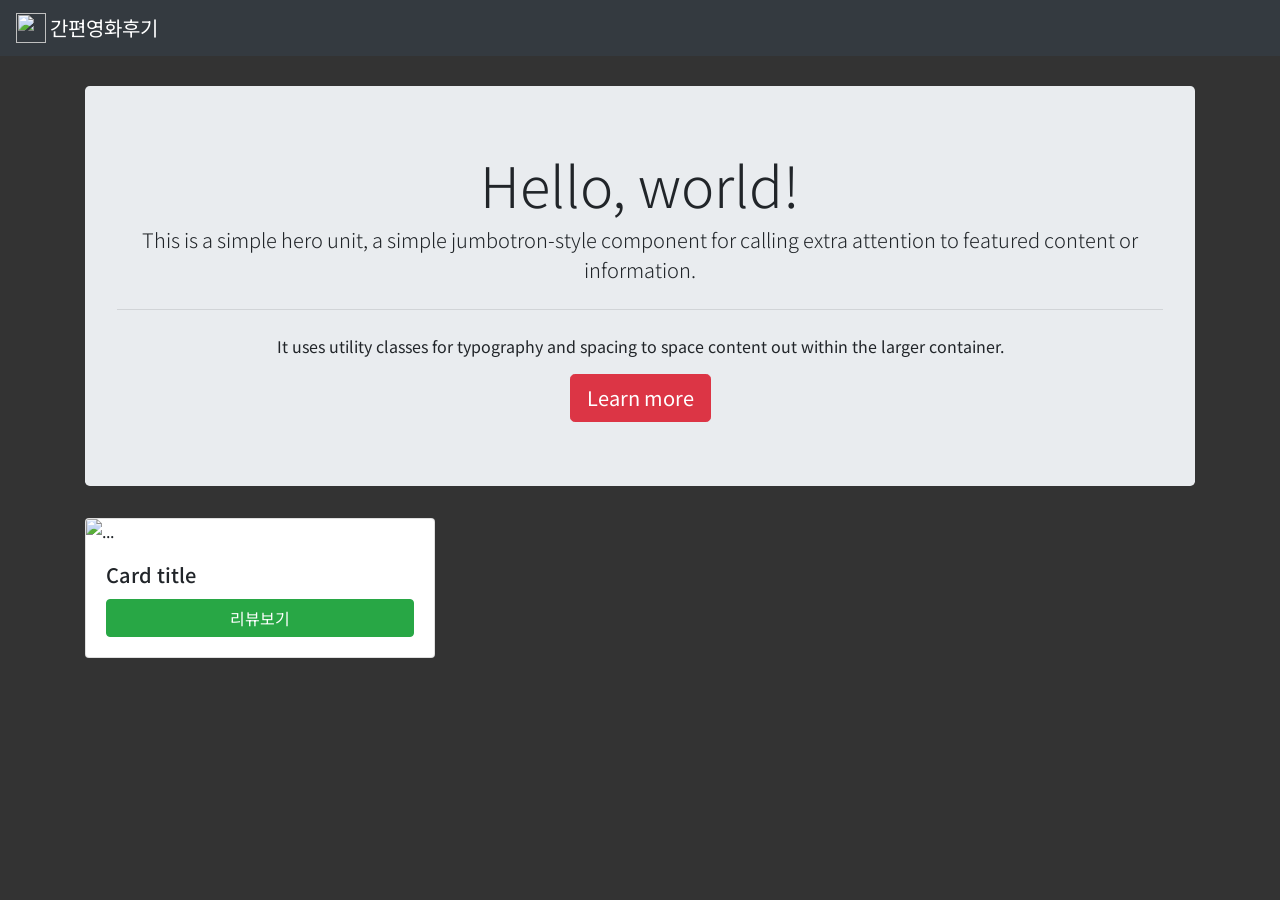
==== movie/main.html @ 252cdf54 "'페이지만드는중'" ====
<!DOCTYPE html>
<html lang="en">
<head>
    <meta charset="UTF-8">
    <meta name="viewport" content="width=device-width, initial-scale=1.0">
    <title>간편영화후기</title>

    <!-- 부트스트랩입력 -->
    <link rel="stylesheet" href="https://cdn.jsdelivr.net/npm/bootstrap@4.6.2/dist/css/bootstrap.min.css" integrity="sha384-xOolHFLEh07PJGoPkLv1IbcEPTNtaed2xpHsD9ESMhqIYd0nLMwNLD69Npy4HI+N" crossorigin="anonymous">
    
    <!-- 구글폰트 -->
    <link rel="preconnect" href="https://fonts.googleapis.com">
    <link rel="preconnect" href="https://fonts.gstatic.com" crossorigin>
    <link href="https://fonts.googleapis.com/css2?family=Noto+Sans+KR:wght@700;900&display=swap" rel="stylesheet">
   
    <!-- 스타일시트 위치 지정 -->
    <link rel="stylesheet" href="./main.css"/> 

</head>
<body>
<!-- 네브바 -->
<nav class="navbar navbar-dark bg-dark">
    <a class="navbar-brand" href="#">
    <img src="https://media.istockphoto.com/id/1421386751/ko/%EC%82%AC%EC%A7%84/%EB%82%98%EB%8A%94-%ED%95%84%EB%9D%BC%EB%8D%B8%ED%94%BC%EC%95%84-%EC%82%AC%EC%9D%B8%EC%9D%84-%EC%A2%8B%EC%95%84%ED%95%9C%EB%8B%A4.jpg?s=1024x1024&w=is&k=20&c=o-PxQizhJvVIfOnuRwOdObLXXXmpDEyg9CNmZdEkNOY=" width="30" height="30" class="d-inline-block align-top" alt="">
    간편영화후기
    </a>
</nav>

<!-- 점보트론 -->

<div class="container">
    <div class="jumbotron" id="jumbotron">
        <h1 class="display-4">Hello, world!</h1>
        <p class="lead">This is a simple hero unit, a simple jumbotron-style component for calling extra attention to featured content or information.</p>
        <hr class="my-4">
        <p>It uses utility classes for typography and spacing to space content out within the larger container.</p>
        <a class="btn btn-danger btn-lg" href="#" role="button">Learn more</a>
    </div>


<div class="row row-cols-1 row-cols-md-3">
    <div class="col mb-4">
      <div class="card h-100">
        <img src="..." class="card-img-top" alt="...">
        <div class="card-body">
          <h5 class="card-title">Card title</h5>
          <button type="button" class="btn btn-success" id="review-button" onclick="review()">리뷰보기</button>
        </div>
      </div>
    </div>   
  </div>
</div>

<div class="modal" id="review-modal" tabindex="-1">
    <div class="modal-dialog">
      <div class="modal-content">
        <div class="modal-header">
          <h5 class="modal-title">Modal title</h5>
          <button type="button" class="close" data-dismiss="modal" aria-label="Close">
            <span aria-hidden="true">&times;</span>
          </button>
        </div>
        <div class="modal-body">
          <p>Modal body text goes here.</p>
        </div>
        <div class="modal-footer">
          <button type="button" class="btn btn-secondary" data-dismiss="modal">Close</button>
          <button type="button" class="btn btn-primary">Save changes</button>
        </div>
      </div>
    </div>
</div>

<!-- 부트스트랩,jquery 링크 -->
<script src="https://cdn.jsdelivr.net/npm/jquery@3.5.1/dist/jquery.min.js" integrity="sha384-DfXdz2htPH0lsSSs5nCTpuj/zy4C+OGpamoFVy38MVBnE+IbbVYUew+OrCXaRkfj" crossorigin="anonymous"></script>
<script src="https://cdn.jsdelivr.net/npm/bootstrap@4.6.2/dist/js/bootstrap.bundle.min.js" integrity="sha384-Fy6S3B9q64WdZWQUiU+q4/2Lc9npb8tCaSX9FK7E8HnRr0Jz8D6OP9dO5Vg3Q9ct" crossorigin="anonymous"></script>
<script>
    $(document).ready(function(){
        console.log("시작!")

        $.ajax({
            url:"https://api.themoviedb.org/3/movie/550?api_key=YOUR_TMDB_API_KEY_HERE",
            data:{"key":"value"},
            type:"POST",
            success:function(json){
                
            },
            error:function(err){
                
            }
        })
    })

    function review(){
        $('#review-modal').modal('show')
    }    
</script>


</body>
</html>
---- movie/main.css ----
* {
    font-family: 'Noto Sans KR', sans-serif;
}

body{ 
    background-color: #333;
}

#jumbotron {
    margin-top:30px; 
    text-align:center;    
}

#review-button {
    width:100%;
}
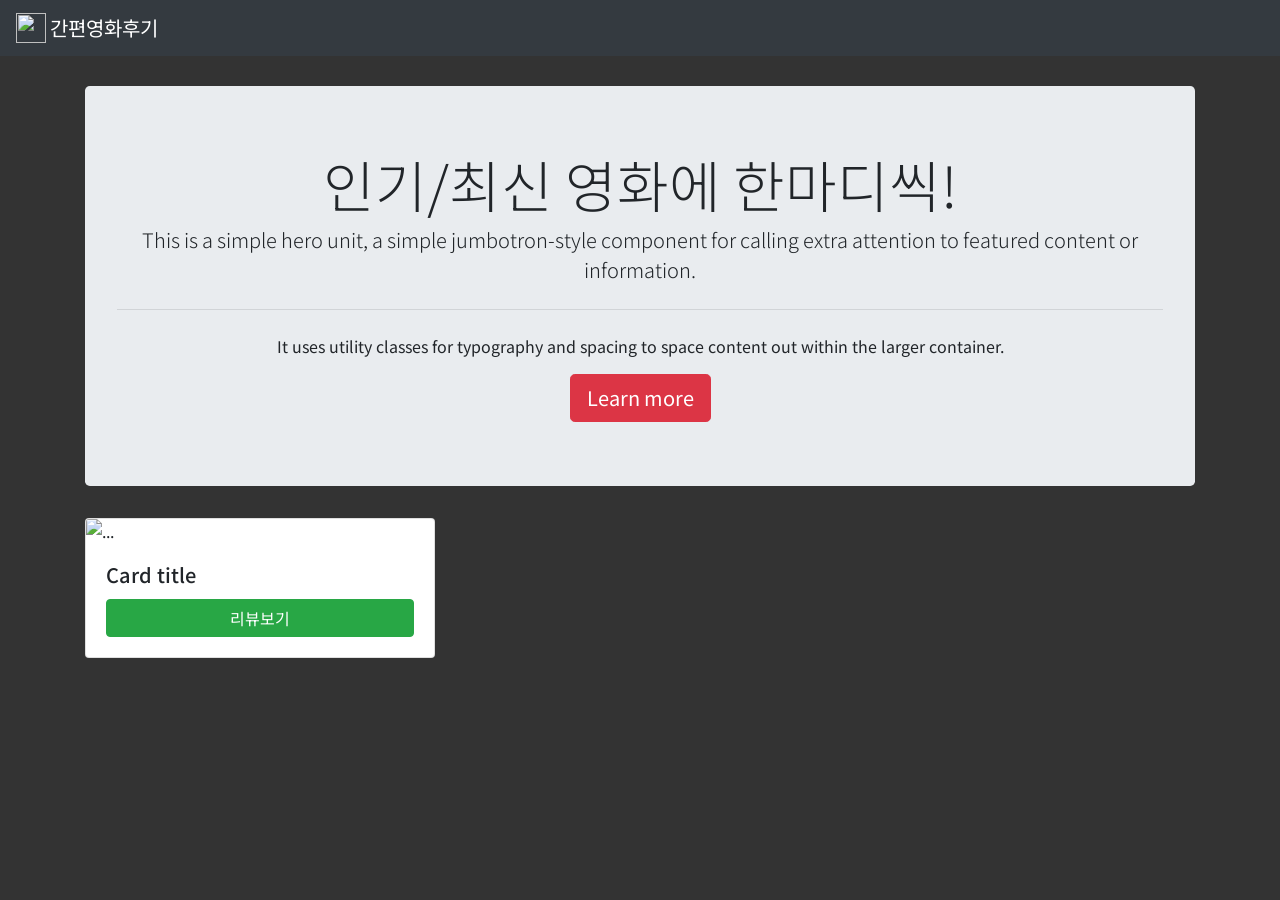
==== commit 27514db6: "'거의다완성함재미재미''" ====
--- a/movie/main.html
+++ b/movie/main.html
@@ -6,7 +6,9 @@
     <title>간편영화후기</title>
 
     <!-- 부트스트랩입력 -->
+
     <link rel="stylesheet" href="https://cdn.jsdelivr.net/npm/bootstrap@4.6.2/dist/css/bootstrap.min.css" integrity="sha384-xOolHFLEh07PJGoPkLv1IbcEPTNtaed2xpHsD9ESMhqIYd0nLMwNLD69Npy4HI+N" crossorigin="anonymous">
+
     
     <!-- 구글폰트 -->
     <link rel="preconnect" href="https://fonts.googleapis.com">
@@ -28,73 +30,109 @@
 
 <!-- 점보트론 -->
 
-<div class="container">
-    <div class="jumbotron" id="jumbotron">
-        <h1 class="display-4">Hello, world!</h1>
-        <p class="lead">This is a simple hero unit, a simple jumbotron-style component for calling extra attention to featured content or information.</p>
-        <hr class="my-4">
-        <p>It uses utility classes for typography and spacing to space content out within the larger container.</p>
-        <a class="btn btn-danger btn-lg" href="#" role="button">Learn more</a>
-    </div>
+    <div class="container">
+        <div class="jumbotron" id="jumbotron">
+            <h1 class="display-4">인기/최신 영화에 한마디씩!</h1>
+            <p class="lead">This is a simple hero unit, a simple jumbotron-style component for calling extra attention to featured content or information.</p>
+            <hr class="my-4">
+            <p>It uses utility classes for typography and spacing to space content out within the larger container.</p>
+            <a class="btn btn-danger btn-lg" href="#" role="button">Learn more</a>
+        </div>
 
 
-<div class="row row-cols-1 row-cols-md-3">
-    <div class="col mb-4">
-      <div class="card h-100">
-        <img src="..." class="card-img-top" alt="...">
-        <div class="card-body">
-          <h5 class="card-title">Card title</h5>
-          <button type="button" class="btn btn-success" id="review-button" onclick="review()">리뷰보기</button>
+        <div class="row row-cols-1 row-cols-md-3" id="movie-list">
+
+            <div class="col mb-4">
+            <div class="card">
+                <img src="..." class="card-img-top" alt="...">
+                <div class="card-body">
+                <h5 class="card-title">Card title</h5>
+                <button type="button" class="btn btn-success" id="review-button" onclick="review()">리뷰보기</button>
+                </div>
+            </div>
+            </div> 
+
         </div>
-      </div>
-    </div>   
-  </div>
-</div>
+        </div>
 
-<div class="modal" id="review-modal" tabindex="-1">
-    <div class="modal-dialog">
-      <div class="modal-content">
-        <div class="modal-header">
-          <h5 class="modal-title">Modal title</h5>
-          <button type="button" class="close" data-dismiss="modal" aria-label="Close">
-            <span aria-hidden="true">&times;</span>
-          </button>
+        <div class="modal" id="review-modal" tabindex="-1">
+            <div class="modal-dialog">
+            <div class="modal-content">
+                <div class="modal-header">
+                <h5 class="modal-title">후기</h5>
+                <button type="button" class="close" data-dismiss="modal" aria-label="Close">
+                    <span aria-hidden="true">&times;</span>
+                </button>
+                </div>
+                <div class="modal-body">
+                <p>Modal body text goes here.</p>
+                </div>
+                <div class="modal-footer">
+                <input type="text" class="form-control" id="review" style="width:70%"/>
+                <button type="button" class="btn btn-primary" onclick="addReview()">후기 쓰기</button>
+                </div>
+            </div>
+            </div>
         </div>
-        <div class="modal-body">
-          <p>Modal body text goes here.</p>
-        </div>
-        <div class="modal-footer">
-          <button type="button" class="btn btn-secondary" data-dismiss="modal">Close</button>
-          <button type="button" class="btn btn-primary">Save changes</button>
-        </div>
-      </div>
-    </div>
-</div>
 
-<!-- 부트스트랩,jquery 링크 -->
-<script src="https://cdn.jsdelivr.net/npm/jquery@3.5.1/dist/jquery.min.js" integrity="sha384-DfXdz2htPH0lsSSs5nCTpuj/zy4C+OGpamoFVy38MVBnE+IbbVYUew+OrCXaRkfj" crossorigin="anonymous"></script>
-<script src="https://cdn.jsdelivr.net/npm/bootstrap@4.6.2/dist/js/bootstrap.bundle.min.js" integrity="sha384-Fy6S3B9q64WdZWQUiU+q4/2Lc9npb8tCaSX9FK7E8HnRr0Jz8D6OP9dO5Vg3Q9ct" crossorigin="anonymous"></script>
-<script>
-    $(document).ready(function(){
-        console.log("시작!")
+    <!-- 부트스트랩,jquery 링크 -->
+    <script 
+    src="https://code.jquery.com/jquery-3.6.3.js" integrity="sha256-nQLuAZGRRcILA+6dMBOvcRh5Pe310sBpanc6+QBmyVM=" crossorigin="anonymous"></script>
 
-        $.ajax({
-            url:"https://api.themoviedb.org/3/movie/550?api_key=YOUR_TMDB_API_KEY_HERE",
-            data:{"key":"value"},
-            type:"POST",
-            success:function(json){
-                
-            },
-            error:function(err){
-                
-            }
-        })
-    })
+    <script src="https://cdn.jsdelivr.net/npm/bootstrap@4.6.2/dist/js/bootstrap.bundle.min.js" integrity="sha384-Fy6S3B9q64WdZWQUiU+q4/2Lc9npb8tCaSX9FK7E8HnRr0Jz8D6OP9dO5Vg3Q9ct" crossorigin="anonymous"></script>
+        <script>        
+            $(document).ready(function(){
+                console.log("시작!")
 
-    function review(){
-        $('#review-modal').modal('show')
-    }    
-</script>
+                $.ajax({
+                    url:"https://api.themoviedb.org/3/movie/popular?api_key=a50a00d313c351ac2aa207ed9c6691d1&page=1",
+                    data:{"key":"value"},
+                    type:"POST",
+                    success:function(json){   
+                        console.log(json)  
+                        $("#movie-list").html('');
+                        let movie_list = json.results;
+
+                        for(let i=0; i<movie_list.length; i++){
+                            let card = `<div class="col mb-4">
+                                <div class="card">
+                                    <img src="https://image.tmdb.org/t/p/w500${movie_list[i].poster_path}" class="card-img-top" alt="...">
+                                    <div class="card-body">
+                                        <h5 class="card-title">${movie_list[i].original_title}</h5>
+                                        <button type="button" class="btn btn-success" id="review-button" onclick="review(${movie_list[i].id})">리뷰보기</button>
+                                    </div>
+                                </div>
+                            </div> `
+
+                            $("#movie-list").append(card)
+
+                        }
+                    },
+                    error:function(err){
+                        
+                    }
+                })
+            })
+            function review(id){
+                $.ajax({
+                    url:`https://api.themoviedb.org/3/movie/${id}/reviews?api_key=a50a00d313c351ac2aa207ed9c6691d1&page=1`,
+                    data:{},
+                    type:"GET",
+                    success:function(json){
+                        console.log(json.data);
+                        let reviews = json.data;
+                        $(".modal-body").html('')
+                        for(let i=0; i<reviews.length; i++){
+                            $(".modal-body").append(`<p>${reviews[i].review}</p>`)
+                        }
+                    }
+                })
+
+                $('#review-modal').modal('show');
+            }       
+
+
+        </script>
 
 
 </body>
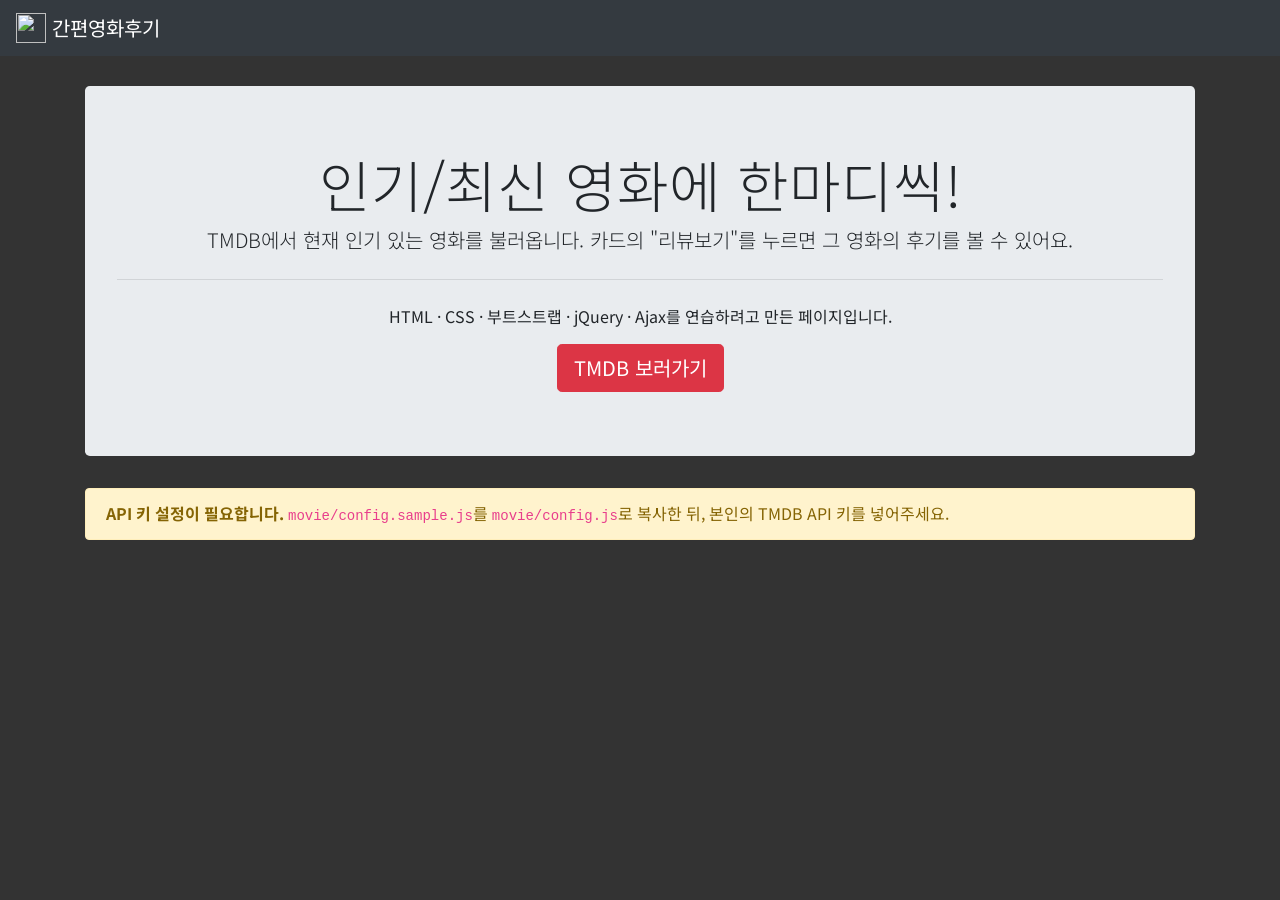
==== commit 9feaf61f: "저장소 정리: 문서 추가, 동작 버그 수정, 깨진 자산 경로 복구 학습 기록으로 남길 수 있도록 저장소 전체를 정리하고, 각 페이지가 실제로 동작하도록 버그를 고쳤습니다. 커밋 히" ====
--- a/movie/main.html
+++ b/movie/main.html
@@ -1,6 +1,7 @@
 <!DOCTYPE html>
-<html lang="en">
+<html lang="ko">
 <head>
+
     <meta charset="UTF-8">
     <meta name="viewport" content="width=device-width, initial-scale=1.0">
     <title>간편영화후기</title>
@@ -9,14 +10,14 @@
 
     <link rel="stylesheet" href="https://cdn.jsdelivr.net/npm/bootstrap@4.6.2/dist/css/bootstrap.min.css" integrity="sha384-xOolHFLEh07PJGoPkLv1IbcEPTNtaed2xpHsD9ESMhqIYd0nLMwNLD69Npy4HI+N" crossorigin="anonymous">
 
-    
+
     <!-- 구글폰트 -->
     <link rel="preconnect" href="https://fonts.googleapis.com">
     <link rel="preconnect" href="https://fonts.gstatic.com" crossorigin>
     <link href="https://fonts.googleapis.com/css2?family=Noto+Sans+KR:wght@700;900&display=swap" rel="stylesheet">
-   
+
     <!-- 스타일시트 위치 지정 -->
-    <link rel="stylesheet" href="./main.css"/> 
+    <link rel="stylesheet" href="./main.css"/>
 
 </head>
 <body>
@@ -30,112 +31,160 @@
 
 <!-- 점보트론 -->
 
-    <div class="container">
-        <div class="jumbotron" id="jumbotron">
-            <h1 class="display-4">인기/최신 영화에 한마디씩!</h1>
-            <p class="lead">This is a simple hero unit, a simple jumbotron-style component for calling extra attention to featured content or information.</p>
-            <hr class="my-4">
-            <p>It uses utility classes for typography and spacing to space content out within the larger container.</p>
-            <a class="btn btn-danger btn-lg" href="#" role="button">Learn more</a>
-        </div>
+<div class="container">
+    <div class="jumbotron" id="jumbotron">
+        <h1 class="display-4">인기/최신 영화에 한마디씩!</h1>
+        <p class="lead">TMDB에서 현재 인기 있는 영화를 불러옵니다. 카드의 "리뷰보기"를 누르면 그 영화의 후기를 볼 수 있어요.</p>
+        <hr class="my-4">
+        <p>HTML · CSS · 부트스트랩 · jQuery · Ajax를 연습하려고 만든 페이지입니다.</p>
+        <a class="btn btn-danger btn-lg" href="https://www.themoviedb.org/" target="_blank" rel="noopener" role="button">TMDB 보러가기</a>
+    </div>
 
+    <!-- 설정 파일이 없을 때 보여줄 안내 -->
+    <div class="alert alert-warning d-none" id="config-warning">
+        <b>API 키 설정이 필요합니다.</b>
+        <code>movie/config.sample.js</code>를 <code>movie/config.js</code>로 복사한 뒤,
+        본인의 TMDB API 키를 넣어주세요.
+    </div>
 
-        <div class="row row-cols-1 row-cols-md-3" id="movie-list">
+    <div class="row row-cols-1 row-cols-md-3" id="movie-list">
 
-            <div class="col mb-4">
+        <div class="col mb-4">
             <div class="card">
-                <img src="..." class="card-img-top" alt="...">
                 <div class="card-body">
-                <h5 class="card-title">Card title</h5>
-                <button type="button" class="btn btn-success" id="review-button" onclick="review()">리뷰보기</button>
+                <h5 class="card-title">불러오는 중...</h5>
                 </div>
-            </div>
-            </div> 
-
-        </div>
-        </div>
-
-        <div class="modal" id="review-modal" tabindex="-1">
-            <div class="modal-dialog">
-            <div class="modal-content">
-                <div class="modal-header">
-                <h5 class="modal-title">후기</h5>
-                <button type="button" class="close" data-dismiss="modal" aria-label="Close">
-                    <span aria-hidden="true">&times;</span>
-                </button>
-                </div>
-                <div class="modal-body">
-                <p>Modal body text goes here.</p>
-                </div>
-                <div class="modal-footer">
-                <input type="text" class="form-control" id="review" style="width:70%"/>
-                <button type="button" class="btn btn-primary" onclick="addReview()">후기 쓰기</button>
-                </div>
-            </div>
             </div>
         </div>
 
+    </div>
+</div>
+
+<div class="modal" id="review-modal" tabindex="-1">
+    <div class="modal-dialog">
+        <div class="modal-content">
+            <div class="modal-header">
+            <h5 class="modal-title">후기</h5>
+            <button type="button" class="close" data-dismiss="modal" aria-label="Close">
+                <span aria-hidden="true">&times;</span>
+            </button>
+            </div>
+            <div class="modal-body">
+            <p>불러오는 중...</p>
+            </div>
+            <div class="modal-footer">
+            <input type="text" class="form-control" id="review" style="width:70%"/>
+            <button type="button" class="btn btn-primary" onclick="addReview()">후기 쓰기</button>
+            </div>
+        </div>
+    </div>
+</div>
+
     <!-- 부트스트랩,jquery 링크 -->
-    <script 
-    src="https://code.jquery.com/jquery-3.6.3.js" integrity="sha256-nQLuAZGRRcILA+6dMBOvcRh5Pe310sBpanc6+QBmyVM=" crossorigin="anonymous"></script>
+<script
+src="https://code.jquery.com/jquery-3.6.3.js" integrity="sha256-nQLuAZGRRcILA+6dMBOvcRh5Pe310sBpanc6+QBmyVM=" crossorigin="anonymous"></script>
 
-    <script src="https://cdn.jsdelivr.net/npm/bootstrap@4.6.2/dist/js/bootstrap.bundle.min.js" integrity="sha384-Fy6S3B9q64WdZWQUiU+q4/2Lc9npb8tCaSX9FK7E8HnRr0Jz8D6OP9dO5Vg3Q9ct" crossorigin="anonymous"></script>
-        <script>        
-            $(document).ready(function(){
-                console.log("시작!")
+<script src="https://cdn.jsdelivr.net/npm/bootstrap@4.6.2/dist/js/bootstrap.bundle.min.js" integrity="sha384-Fy6S3B9q64WdZWQUiU+q4/2Lc9npb8tCaSX9FK7E8HnRr0Jz8D6OP9dO5Vg3Q9ct" crossorigin="anonymous"></script>
 
-                $.ajax({
-                    url:"https://api.themoviedb.org/3/movie/popular?api_key=a50a00d313c351ac2aa207ed9c6691d1&page=1",
-                    data:{"key":"value"},
-                    type:"POST",
-                    success:function(json){   
-                        console.log(json)  
-                        $("#movie-list").html('');
-                        let movie_list = json.results;
+<!-- API 키는 config.js 에 따로 둔다 (config.sample.js 참고) -->
+<script src="./config.js"></script>
 
-                        for(let i=0; i<movie_list.length; i++){
-                            let card = `<div class="col mb-4">
-                                <div class="card">
-                                    <img src="https://image.tmdb.org/t/p/w500${movie_list[i].poster_path}" class="card-img-top" alt="...">
-                                    <div class="card-body">
-                                        <h5 class="card-title">${movie_list[i].original_title}</h5>
-                                        <button type="button" class="btn btn-success" id="review-button" onclick="review(${movie_list[i].id})">리뷰보기</button>
-                                    </div>
-                                </div>
-                            </div> `
+<script>
+    // config.js 가 없으면 CONFIG 가 정의되지 않는다
+    const API_KEY = (typeof CONFIG !== "undefined") ? CONFIG.TMDB_API_KEY : null;
 
-                            $("#movie-list").append(card)
+    // 포스터 이미지가 없는 영화를 위한 대체 이미지
+    const NO_POSTER = "https://placehold.co/500x750?text=No+Poster";
 
-                        }
-                    },
-                    error:function(err){
-                        
-                    }
-                })
-            })
-            function review(id){
-                $.ajax({
-                    url:`https://api.themoviedb.org/3/movie/${id}/reviews?api_key=a50a00d313c351ac2aa207ed9c6691d1&page=1`,
-                    data:{},
-                    type:"GET",
-                    success:function(json){
-                        console.log(json.data);
-                        let reviews = json.data;
-                        $(".modal-body").html('')
-                        for(let i=0; i<reviews.length; i++){
-                            $(".modal-body").append(`<p>${reviews[i].review}</p>`)
-                        }
-                    }
-                })
+    $(document).ready(function(){
+        console.log("시작!")
 
-                $('#review-modal').modal('show');
-            }       
+        if(!API_KEY || API_KEY === "YOUR_TMDB_API_KEY_HERE"){
+            $("#config-warning").removeClass("d-none");
+            $("#movie-list").html('');
+            return;
+        }
 
+        $.ajax({
+            // TMDB v3 API 는 GET 으로만 호출된다 (POST 로 보내면 405 에러)
+            url:`https://api.themoviedb.org/3/movie/popular?api_key=${API_KEY}&language=ko-KR&page=1`,
+            type:"GET",
+            success:function(json){
+                console.log(json)
+                $("#movie-list").html('');
 
-        </script>
+                // 응답의 영화 목록은 results 안에 들어있다
+                let movie_list = json.results;
+
+                for(let i=0; i<movie_list.length; i++){
+                    let movie = movie_list[i];
+                    let poster = movie.poster_path
+                        ? `https://image.tmdb.org/t/p/w500${movie.poster_path}`
+                        : NO_POSTER;
+
+                    let card = `<div class="col mb-4">
+                        <div class="card">
+                            <img src="${poster}" class="card-img-top" alt="${movie.title} 포스터">
+                            <div class="card-body">
+                                <h5 class="card-title">${movie.title}</h5>
+                                <button type="button" class="btn btn-success review-button" onclick="review(${movie.id}, '${movie.title.replace(/'/g, "\\'")}')">리뷰보기</button>
+                            </div>
+                        </div>
+                    </div> `
+
+                    $("#movie-list").append(card)
+
+                }
+            },
+            error:function(err){
+                console.log(err)
+                $("#movie-list").html('<div class="col"><div class="alert alert-danger">영화 목록을 불러오지 못했습니다. API 키를 확인해주세요.</div></div>')
+            }
+        })
+    })
+
+    function review(id, title){
+        $(".modal-title").text(title ? `${title} 후기` : "후기");
+        $(".modal-body").html('<p>불러오는 중...</p>');
+        $('#review-modal').modal('show')
+
+        $.ajax({
+            url:`https://api.themoviedb.org/3/movie/${id}/reviews?api_key=${API_KEY}&page=1`,
+            type:"GET",
+            success:function(json){
+                console.log(json);
+
+                // 후기 목록도 results 안에 있고, 본문은 content 필드다
+                let reviews = json.results;
+                $(".modal-body").html('');
+
+                if(reviews.length === 0){
+                    $(".modal-body").append('<p>아직 등록된 후기가 없습니다.</p>');
+                    return;
+                }
+
+                for(let i=0; i<reviews.length; i++){
+                    $(".modal-body").append(`<p><b>${reviews[i].author}</b><br>${reviews[i].content}</p><hr>`);
+                }
+            },
+            error:function(err){
+                console.log(err);
+                $(".modal-body").html('<p>후기를 불러오지 못했습니다.</p>');
+            }
+        })
+    }
+
+    // TODO: 내가 쓴 후기를 저장하려면 서버(백엔드)가 필요하다. 아직 미구현.
+    function addReview(){
+        let myReview = $("#review").val().trim();
+        if(myReview === "") return;
+
+        $(".modal-body").append(`<p><b>나</b><br>${myReview}</p><hr>`);
+        $("#review").val('');
+    }
+
+</script>
 
 
 </body>
 </html>
-
-
--- a/movie/main.css
+++ b/movie/main.css
@@ -11,7 +11,7 @@
     text-align:center;    
 }
 
-#review-button {
+.review-button {
     width:100%;
 }
 
